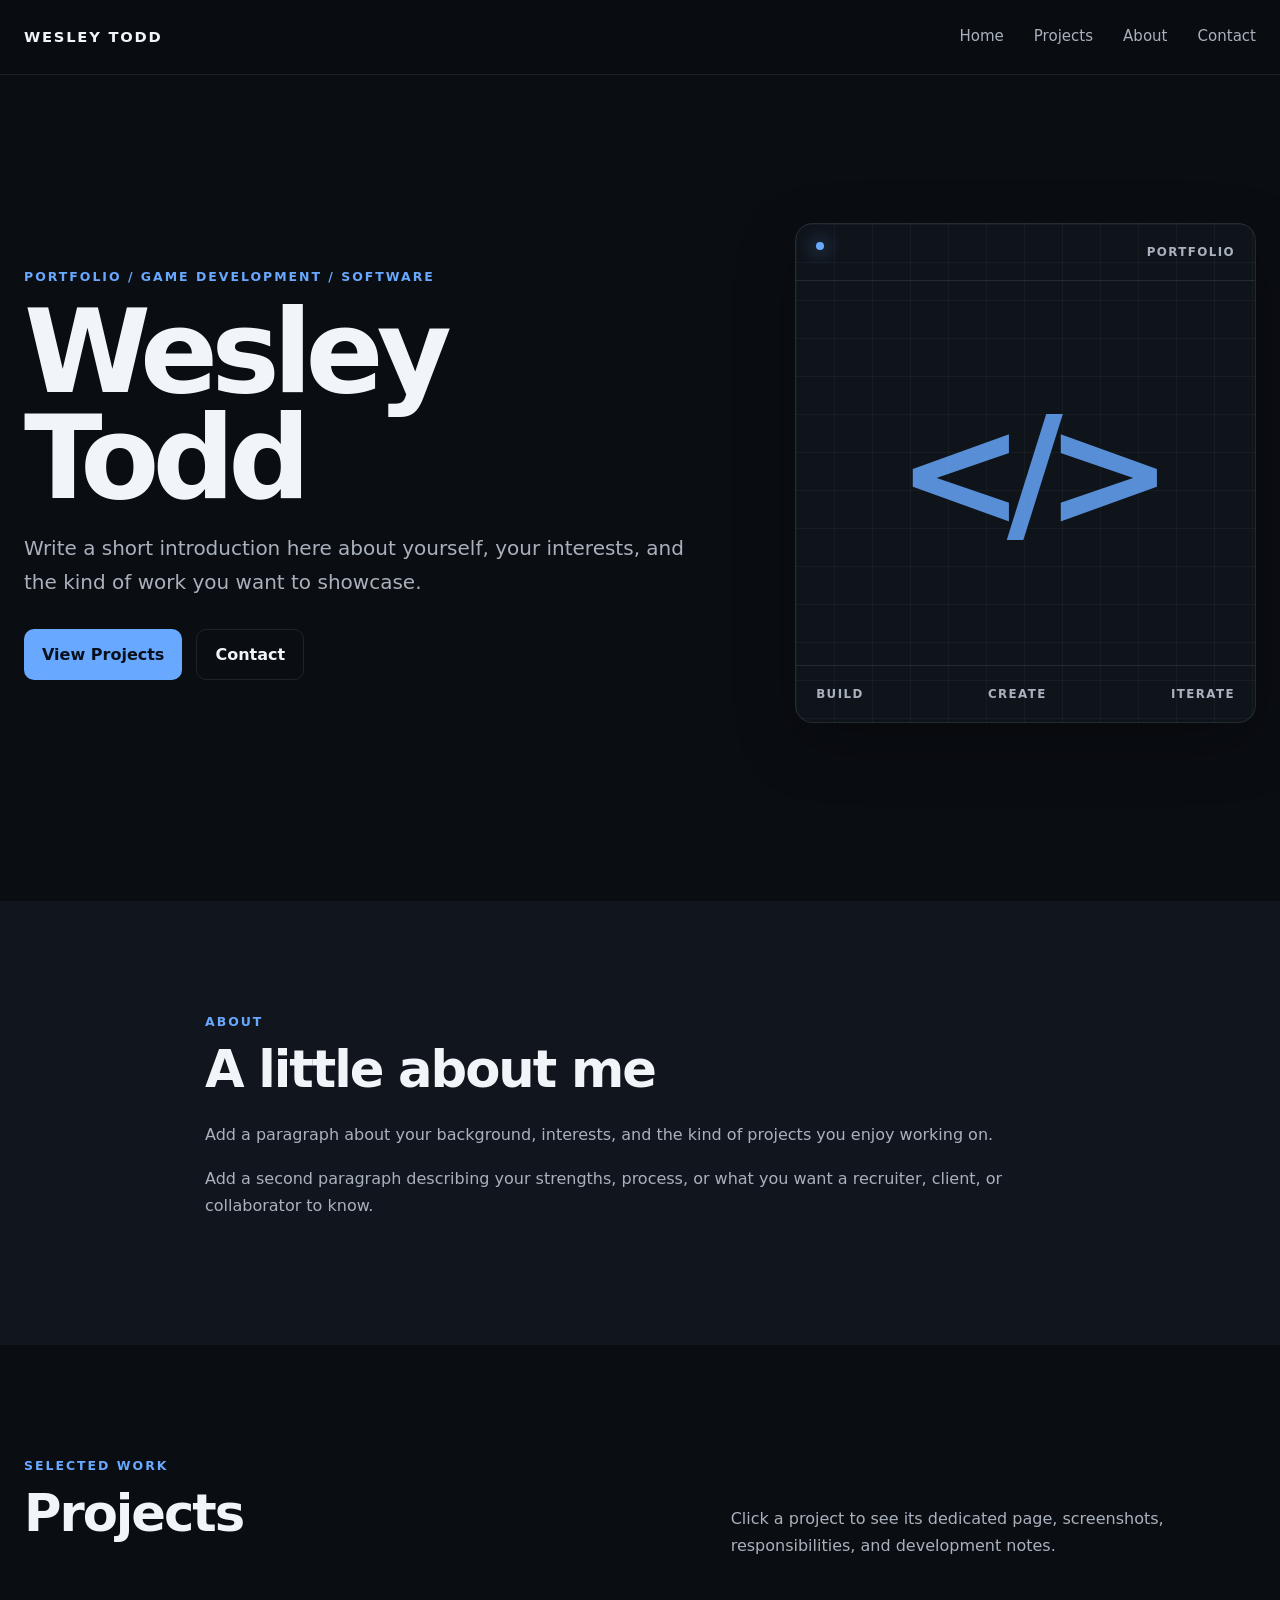
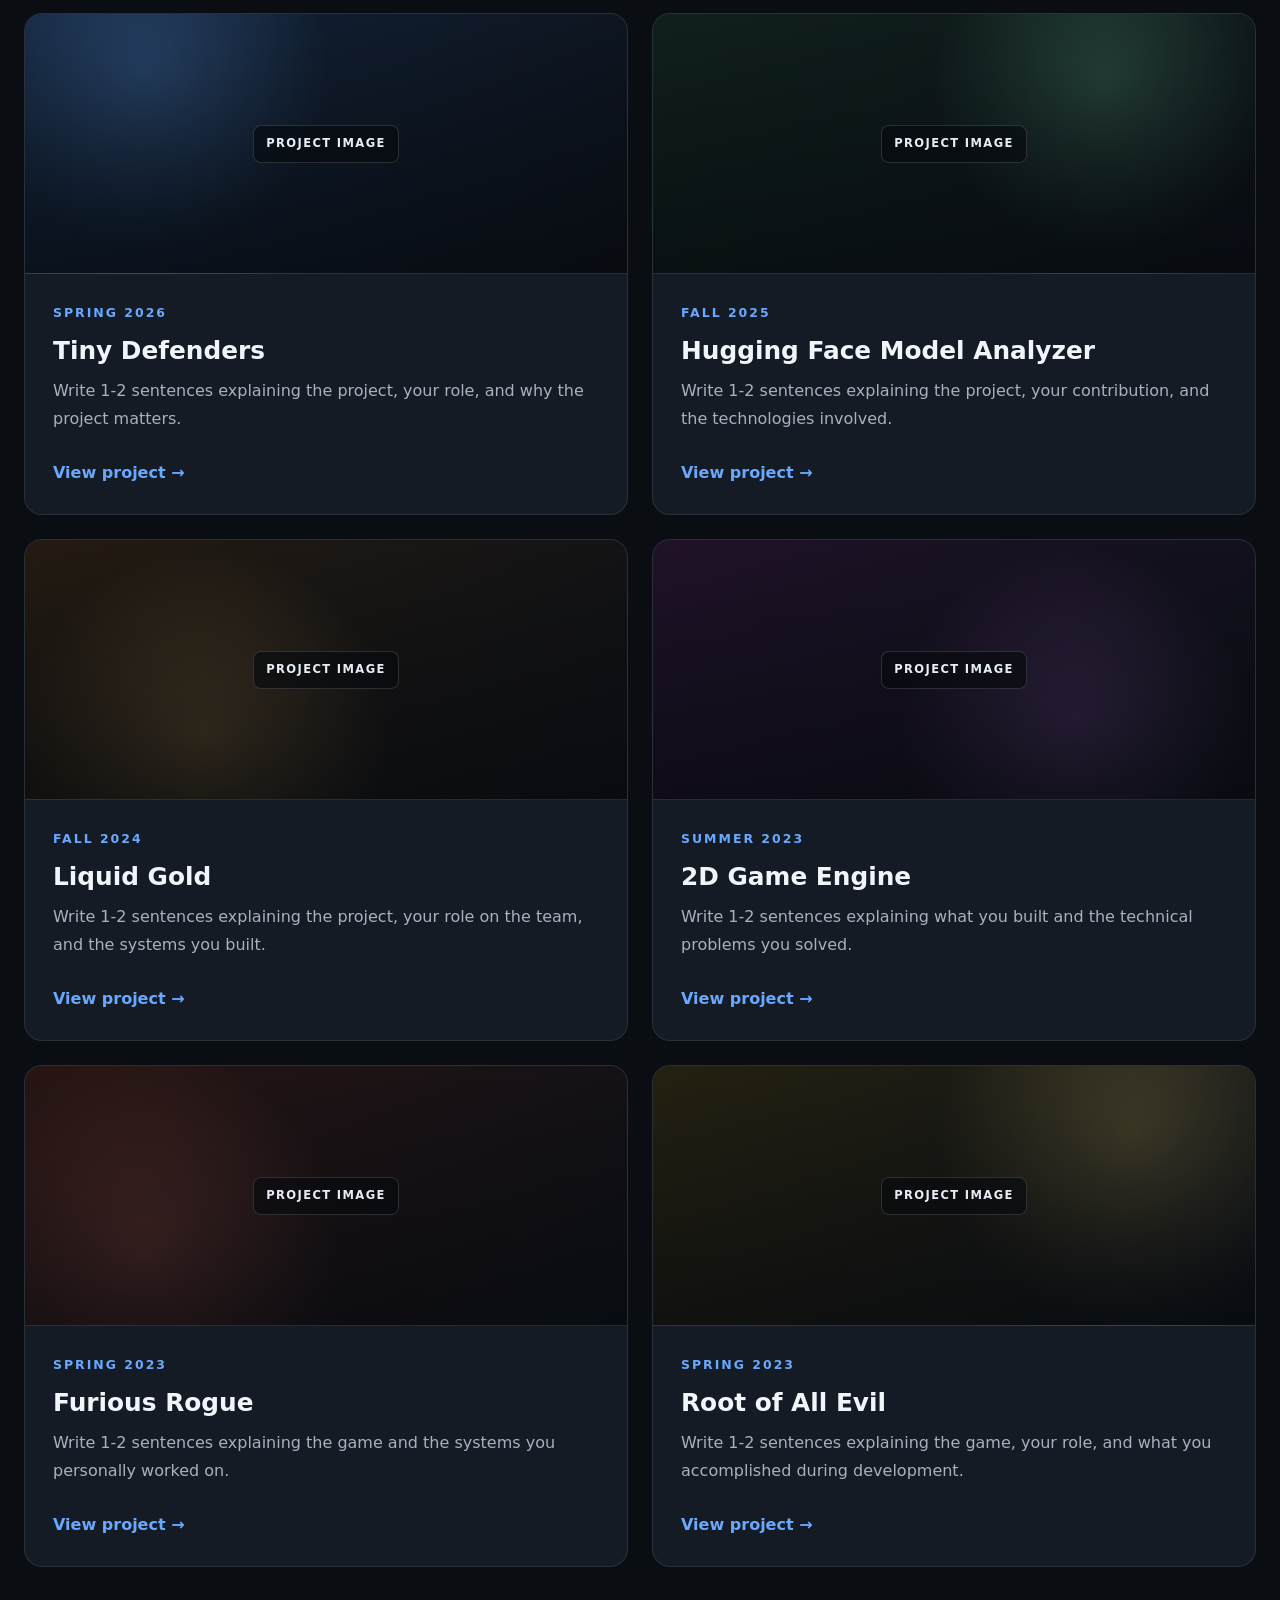
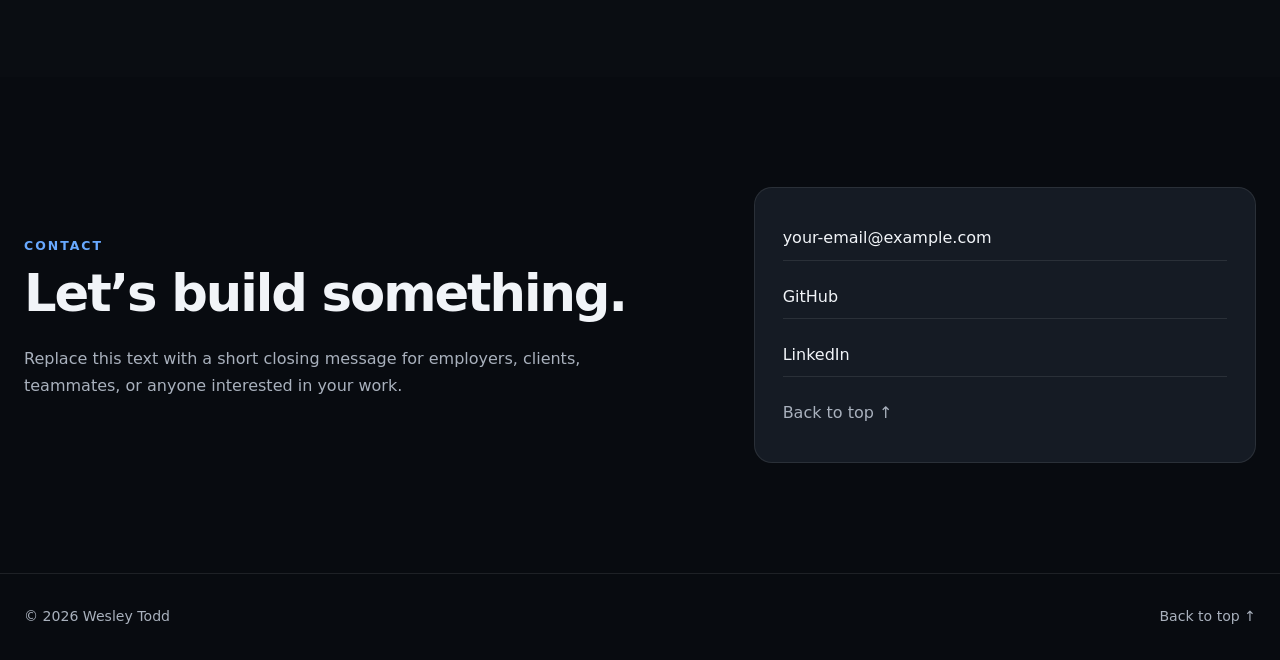
==== index.html @ 446d47fd "Add files via upload" ====
<!DOCTYPE html>
<html lang="en">
<head>
  <meta charset="UTF-8" />
  <meta name="viewport" content="width=device-width, initial-scale=1.0" />
  <meta name="description" content="Wesley Todd - Game Development and Software Portfolio" />
  <title>Wesley Todd | Portfolio</title>
  <link rel="stylesheet" href="css/style.css" />
</head>
<body>
  <!-- ==================== SITE HEADER ==================== -->
  <header class="site-header" id="top">
    <div class="container nav-wrap">
      <a class="brand" href="index.html" aria-label="Wesley Todd home">WESLEY TODD</a>

      <button class="menu-toggle" type="button" aria-expanded="false" aria-controls="site-nav">
        <span></span><span></span><span></span>
        <span class="sr-only">Toggle navigation</span>
      </button>

      <nav class="site-nav" id="site-nav" aria-label="Primary navigation">
        <a href="#home">Home</a>
        <a href="#projects">Projects</a>
        <a href="#about">About</a>
        <a href="#contact">Contact</a>
      </nav>
    </div>
  </header>

  <main>
    <!-- ==================== HERO / INTRO ==================== -->
    <section class="hero section" id="home">
      <div class="container hero-grid">
        <div class="hero-copy">
          <p class="eyebrow">PORTFOLIO / GAME DEVELOPMENT / SOFTWARE</p>
          <h1>Wesley Todd</h1>
          <p class="hero-lead">
            <!-- Replace this with 1-2 paragraphs introducing yourself, what you build, and what you are looking for. -->
            Write a short introduction here about yourself, your interests, and the kind of work you want to showcase.
          </p>
          <div class="button-row">
            <a class="button button-primary" href="#projects">View Projects</a>
            <a class="button button-secondary" href="#contact">Contact</a>
          </div>
        </div>

        <div class="hero-card" aria-hidden="true">
          <div class="hero-card-top">
            <span class="status-dot"></span>
            <span>PORTFOLIO</span>
          </div>
          <div class="hero-card-main">
            <span class="hero-mark">&lt;/&gt;</span>
          </div>
          <div class="hero-card-bottom">
            <span>BUILD</span>
            <span>CREATE</span>
            <span>ITERATE</span>
          </div>
        </div>
      </div>
    </section>

    <!-- ==================== ABOUT / SUMMARY ==================== -->
    <section class="section section-muted" id="about">
      <div class="container narrow-copy">
        <p class="section-kicker">ABOUT</p>
        <h2>A little about me</h2>
        <p>
          <!-- Replace with your own paragraph. Leave this section long enough for your preferred introduction. -->
          Add a paragraph about your background, interests, and the kind of projects you enjoy working on.
        </p>
        <p>
          Add a second paragraph describing your strengths, process, or what you want a recruiter, client, or collaborator to know.
        </p>
      </div>
    </section>

    <!-- ==================== PROJECTS ==================== -->
    <section class="section" id="projects">
      <div class="container">
        <div class="section-heading">
          <div>
            <p class="section-kicker">SELECTED WORK</p>
            <h2>Projects</h2>
          </div>
          <p class="section-note">Click a project to see its dedicated page, screenshots, responsibilities, and development notes.</p>
        </div>

        <div class="project-grid">
          <!-- Project Card -->
          <a class="project-card" href="projects/tiny-defenders/">
            <div class="project-card-media project-media-1"><span>PROJECT IMAGE</span></div>
            <div class="project-card-body">
              <p class="project-meta">SPRING 2026</p>
              <h3>Tiny Defenders</h3>
              <p>Write 1-2 sentences explaining the project, your role, and why the project matters.</p>
              <span class="project-link">View project <span aria-hidden="true">→</span></span>
            </div>
          </a>

          <a class="project-card" href="projects/hugging-face-model-analyzer/">
            <div class="project-card-media project-media-2"><span>PROJECT IMAGE</span></div>
            <div class="project-card-body">
              <p class="project-meta">FALL 2025</p>
              <h3>Hugging Face Model Analyzer</h3>
              <p>Write 1-2 sentences explaining the project, your contribution, and the technologies involved.</p>
              <span class="project-link">View project <span aria-hidden="true">→</span></span>
            </div>
          </a>

          <a class="project-card" href="projects/liquid-gold/">
            <div class="project-card-media project-media-3"><span>PROJECT IMAGE</span></div>
            <div class="project-card-body">
              <p class="project-meta">FALL 2024</p>
              <h3>Liquid Gold</h3>
              <p>Write 1-2 sentences explaining the project, your role on the team, and the systems you built.</p>
              <span class="project-link">View project <span aria-hidden="true">→</span></span>
            </div>
          </a>

          <a class="project-card" href="projects/2d-game-engine/">
            <div class="project-card-media project-media-4"><span>PROJECT IMAGE</span></div>
            <div class="project-card-body">
              <p class="project-meta">SUMMER 2023</p>
              <h3>2D Game Engine</h3>
              <p>Write 1-2 sentences explaining what you built and the technical problems you solved.</p>
              <span class="project-link">View project <span aria-hidden="true">→</span></span>
            </div>
          </a>

          <a class="project-card" href="projects/furious-rogue/">
            <div class="project-card-media project-media-5"><span>PROJECT IMAGE</span></div>
            <div class="project-card-body">
              <p class="project-meta">SPRING 2023</p>
              <h3>Furious Rogue</h3>
              <p>Write 1-2 sentences explaining the game and the systems you personally worked on.</p>
              <span class="project-link">View project <span aria-hidden="true">→</span></span>
            </div>
          </a>

          <a class="project-card" href="projects/root-of-all-evil/">
            <div class="project-card-media project-media-6"><span>PROJECT IMAGE</span></div>
            <div class="project-card-body">
              <p class="project-meta">SPRING 2023</p>
              <h3>Root of All Evil</h3>
              <p>Write 1-2 sentences explaining the game, your role, and what you accomplished during development.</p>
              <span class="project-link">View project <span aria-hidden="true">→</span></span>
            </div>
          </a>
        </div>
      </div>
    </section>

    <!-- ==================== CONTACT ==================== -->
    <section class="section section-dark" id="contact">
      <div class="container contact-grid">
        <div>
          <p class="section-kicker">CONTACT</p>
          <h2>Let’s build something.</h2>
          <p>
            Replace this text with a short closing message for employers, clients, teammates, or anyone interested in your work.
          </p>
        </div>
        <div class="contact-card">
          <a href="mailto:your-email@example.com">your-email@example.com</a>
          <a href="https://github.com/your-username" target="_blank" rel="noreferrer">GitHub</a>
          <a href="https://www.linkedin.com/in/your-username/" target="_blank" rel="noreferrer">LinkedIn</a>
          <a href="#top" class="back-link">Back to top ↑</a>
        </div>
      </div>
    </section>
  </main>

  <!-- ==================== SITE FOOTER ==================== -->
  <footer class="site-footer">
    <div class="container footer-wrap">
      <p>© <span data-current-year></span> Wesley Todd</p>
      <a href="#top">Back to top ↑</a>
    </div>
  </footer>

  <script src="js/main.js"></script>
</body>
</html>
---- css/style.css ----
/* ==================== DESIGN TOKENS ==================== */
:root {
  --bg: #0a0d12;
  --bg-soft: #11161e;
  --surface: #151b24;
  --surface-2: #1b232e;
  --border: rgba(255, 255, 255, 0.09);
  --text: #f1f4f8;
  --muted: #a9b1bd;
  --accent: #68a9ff;
  --accent-soft: rgba(104, 169, 255, 0.12);
  --max-width: 1240px;
  --radius: 18px;
  --shadow: 0 20px 60px rgba(0, 0, 0, 0.25);
}

/* ==================== BASE ==================== */
* {
  box-sizing: border-box;
}

html {
  scroll-behavior: smooth;
}

body {
  margin: 0;
  background: var(--bg);
  color: var(--text);
  font-family: Inter, ui-sans-serif, system-ui, -apple-system, BlinkMacSystemFont, "Segoe UI", sans-serif;
  line-height: 1.7;
  font-size: 16px;
}

a {
  color: inherit;
  text-decoration: none;
}

img {
  max-width: 100%;
  display: block;
}

button,
a {
  -webkit-tap-highlight-color: transparent;
}

.sr-only {
  position: absolute;
  width: 1px;
  height: 1px;
  padding: 0;
  margin: -1px;
  overflow: hidden;
  clip: rect(0, 0, 0, 0);
  white-space: nowrap;
  border: 0;
}

.container {
  width: min(var(--max-width), calc(100% - 48px));
  margin: 0 auto;
}

.narrow-copy {
  max-width: 870px;
}

.section {
  padding: 110px 0;
}

.section-muted {
  background: var(--bg-soft);
}

.section-dark {
  background: #080b10;
}

.section-kicker,
.eyebrow,
.project-meta {
  margin: 0 0 12px;
  color: var(--accent);
  font-size: 0.78rem;
  font-weight: 800;
  letter-spacing: 0.16em;
  text-transform: uppercase;
}

h1,
h2,
h3,
p {
  margin-top: 0;
}

h1 {
  margin-bottom: 20px;
  font-size: clamp(3.8rem, 9vw, 7.5rem);
  line-height: 0.92;
  letter-spacing: -0.06em;
}

h2 {
  margin-bottom: 26px;
  font-size: clamp(2.2rem, 4vw, 4rem);
  line-height: 1;
  letter-spacing: -0.04em;
}

h3 {
  margin-bottom: 12px;
  font-size: 1.55rem;
  line-height: 1.2;
}

p {
  color: var(--muted);
}

/* ==================== HEADER ==================== */
.site-header {
  position: sticky;
  top: 0;
  z-index: 1000;
  border-bottom: 1px solid var(--border);
  background: rgba(10, 13, 18, 0.88);
  backdrop-filter: blur(14px);
}

.nav-wrap {
  min-height: 74px;
  display: flex;
  align-items: center;
  justify-content: space-between;
  gap: 28px;
}

.brand {
  font-size: 0.92rem;
  font-weight: 900;
  letter-spacing: 0.12em;
}

.site-nav {
  display: flex;
  align-items: center;
  gap: 30px;
}

.site-nav a {
  color: var(--muted);
  font-size: 0.94rem;
  transition: color 160ms ease;
}

.site-nav a:hover,
.site-nav a:focus-visible {
  color: var(--text);
}

.menu-toggle {
  display: none;
  width: 44px;
  height: 44px;
  padding: 9px;
  border: 1px solid var(--border);
  border-radius: 10px;
  background: transparent;
  cursor: pointer;
}

.menu-toggle span:not(.sr-only) {
  display: block;
  height: 2px;
  margin: 5px 0;
  border-radius: 99px;
  background: var(--text);
}

/* ==================== HERO ==================== */
.hero {
  min-height: calc(100vh - 74px);
  display: flex;
  align-items: center;
  padding-top: 80px;
}

.hero-grid {
  display: grid;
  grid-template-columns: 1.2fr 0.8fr;
  gap: 80px;
  align-items: center;
}

.hero-copy {
  max-width: 780px;
}

.hero-lead {
  max-width: 690px;
  margin-bottom: 30px;
  font-size: clamp(1.05rem, 1.8vw, 1.25rem);
}

.button-row {
  display: flex;
  flex-wrap: wrap;
  gap: 14px;
}

.button {
  display: inline-flex;
  align-items: center;
  justify-content: center;
  min-height: 48px;
  padding: 11px 18px;
  border-radius: 10px;
  font-weight: 800;
  transition: transform 160ms ease, border-color 160ms ease, background 160ms ease;
}

.button:hover,
.button:focus-visible {
  transform: translateY(-2px);
}

.button-primary {
  color: #09111e;
  background: var(--accent);
}

.button-secondary {
  border: 1px solid var(--border);
  color: var(--text);
  background: transparent;
}

.hero-card {
  min-height: 500px;
  display: grid;
  grid-template-rows: auto 1fr auto;
  border: 1px solid var(--border);
  border-radius: var(--radius);
  background:
    linear-gradient(rgba(255,255,255,0.035) 1px, transparent 1px),
    linear-gradient(90deg, rgba(255,255,255,0.035) 1px, transparent 1px),
    #0f141b;
  background-size: 38px 38px;
  box-shadow: var(--shadow);
  overflow: hidden;
}

.hero-card-top,
.hero-card-bottom {
  padding: 18px 20px;
  display: flex;
  justify-content: space-between;
  gap: 18px;
  color: var(--muted);
  font-size: 0.74rem;
  font-weight: 800;
  letter-spacing: 0.12em;
}

.hero-card-top {
  border-bottom: 1px solid var(--border);
}

.hero-card-bottom {
  border-top: 1px solid var(--border);
}

.status-dot {
  width: 8px;
  height: 8px;
  border-radius: 50%;
  background: var(--accent);
  box-shadow: 0 0 18px var(--accent);
}

.hero-card-main {
  display: grid;
  place-items: center;
}

.hero-mark {
  color: rgba(104, 169, 255, 0.82);
  font-size: clamp(5rem, 12vw, 10rem);
  font-weight: 900;
  letter-spacing: -0.12em;
}

/* ==================== SECTION HEADINGS ==================== */
.section-heading {
  display: grid;
  grid-template-columns: 1fr 0.8fr;
  gap: 50px;
  align-items: end;
  margin-bottom: 48px;
}

.section-note {
  max-width: 480px;
  margin-bottom: 6px;
}

/* ==================== PROJECT CARDS ==================== */
.project-grid {
  display: grid;
  grid-template-columns: repeat(2, minmax(0, 1fr));
  gap: 24px;
}

.project-card {
  display: flex;
  flex-direction: column;
  min-height: 500px;
  border: 1px solid var(--border);
  border-radius: var(--radius);
  background: var(--surface);
  overflow: hidden;
  transition: transform 180ms ease, border-color 180ms ease, box-shadow 180ms ease;
}

.project-card:hover,
.project-card:focus-visible {
  transform: translateY(-5px);
  border-color: rgba(104, 169, 255, 0.28);
  box-shadow: var(--shadow);
}

.project-card-media {
  min-height: 260px;
  display: grid;
  place-items: center;
  border-bottom: 1px solid var(--border);
  background-size: cover;
  position: relative;
  overflow: hidden;
}

.project-card-media::after {
  content: "";
  position: absolute;
  inset: 0;
  background: linear-gradient(180deg, transparent, rgba(4, 7, 11, 0.5));
}

.project-card-media span {
  position: relative;
  z-index: 1;
  padding: 8px 12px;
  border: 1px solid rgba(255,255,255,0.14);
  border-radius: 8px;
  background: rgba(8, 11, 16, 0.68);
  color: #e7edf5;
  font-size: 0.72rem;
  font-weight: 800;
  letter-spacing: 0.12em;
}

.project-media-1 { background: radial-gradient(circle at 20% 20%, rgba(104,169,255,0.24), transparent 35%), linear-gradient(135deg, #12233a, #0c1017); }
.project-media-2 { background: radial-gradient(circle at 75% 25%, rgba(118,211,165,0.22), transparent 35%), linear-gradient(135deg, #10201d, #0c1017); }
.project-media-3 { background: radial-gradient(circle at 30% 75%, rgba(240,188,98,0.2), transparent 40%), linear-gradient(135deg, #241b11, #0c1017); }
.project-media-4 { background: radial-gradient(circle at 70% 70%, rgba(208,126,255,0.18), transparent 38%), linear-gradient(135deg, #201229, #0c1017); }
.project-media-5 { background: radial-gradient(circle at 20% 70%, rgba(255,128,111,0.2), transparent 38%), linear-gradient(135deg, #281513, #0c1017); }
.project-media-6 { background: radial-gradient(circle at 80% 25%, rgba(255,222,126,0.19), transparent 38%), linear-gradient(135deg, #252111, #0c1017); }

.project-card-body {
  min-height: 240px;
  display: flex;
  flex-direction: column;
  padding: 28px;
}

.project-card-body p:not(.project-meta) {
  max-width: 58ch;
  margin-bottom: 22px;
}

.project-link {
  margin-top: auto;
  color: var(--accent);
  font-weight: 800;
}

/* ==================== CONTACT ==================== */
.contact-grid {
  display: grid;
  grid-template-columns: 1.15fr 0.85fr;
  gap: 50px;
  align-items: center;
}

.contact-grid p {
  max-width: 60ch;
}

.contact-card {
  display: grid;
  gap: 14px;
  padding: 28px;
  border: 1px solid var(--border);
  border-radius: var(--radius);
  background: var(--surface);
}

.contact-card a {
  padding: 8px 0;
  color: var(--text);
  border-bottom: 1px solid var(--border);
}

.contact-card a:hover,
.contact-card a:focus-visible {
  color: var(--accent);
}

.contact-card .back-link {
  border-bottom: 0;
  color: var(--muted);
}

/* ==================== FOOTER ==================== */
.site-footer {
  border-top: 1px solid var(--border);
  background: #080b10;
}

.footer-wrap {
  min-height: 86px;
  display: flex;
  align-items: center;
  justify-content: space-between;
  gap: 20px;
}

.footer-wrap p,
.footer-wrap a {
  margin: 0;
  font-size: 0.88rem;
  color: var(--muted);
}

/* ==================== PROJECT DETAIL PAGES ==================== */
.project-page-main {
  padding-bottom: 110px;
}

.project-hero {
  padding: 96px 0 42px;
}

.project-hero-grid {
  display: grid;
  grid-template-columns: 1fr 0.8fr;
  gap: 60px;
  align-items: end;
}

.project-hero h1 {
  max-width: 850px;
  font-size: clamp(3.2rem, 8vw, 6.5rem);
}

.project-intro {
  max-width: 760px;
  margin-bottom: 0;
  font-size: 1.12rem;
}

.project-side-note {
  padding: 24px;
  border: 1px solid var(--border);
  border-radius: var(--radius);
  background: var(--surface);
}

.project-side-note strong {
  display: block;
  margin-bottom: 10px;
  color: var(--text);
}

.detail-section {
  padding: 50px 0;
  border-top: 1px solid var(--border);
}

.detail-grid {
  display: grid;
  grid-template-columns: 0.55fr 1.45fr;
  gap: 50px;
}

.detail-grid h2 {
  margin-bottom: 0;
  font-size: 1.5rem;
}

.detail-copy p + p {
  margin-top: 22px;
}

.detail-copy ul {
  margin: 0;
  padding-left: 20px;
  color: var(--muted);
}

.detail-copy li + li {
  margin-top: 9px;
}

.gallery-grid {
  display: grid;
  grid-template-columns: repeat(12, minmax(0, 1fr));
  gap: 18px;
}

.gallery-item {
  grid-column: span 6;
  min-height: 280px;
  display: grid;
  place-items: center;
  border: 1px solid var(--border);
  border-radius: var(--radius);
  background:
    linear-gradient(rgba(255,255,255,0.03) 1px, transparent 1px),
    linear-gradient(90deg, rgba(255,255,255,0.03) 1px, transparent 1px),
    var(--surface);
  background-size: 28px 28px;
  color: var(--muted);
  font-weight: 800;
  letter-spacing: 0.08em;
  text-transform: uppercase;
}

.gallery-item:first-child {
  grid-column: span 12;
  min-height: 420px;
}

.detail-buttons {
  display: flex;
  flex-wrap: wrap;
  gap: 14px;
  padding-top: 12px;
}

/* ==================== RESPONSIVE ==================== */
@media (max-width: 900px) {
  .hero-grid,
  .project-hero-grid,
  .contact-grid,
  .section-heading,
  .detail-grid {
    grid-template-columns: 1fr;
  }

  .hero-card {
    min-height: 360px;
  }

  .project-grid {
    grid-template-columns: 1fr;
  }

  .project-card {
    min-height: 0;
  }

  .section-heading {
    gap: 18px;
  }
}

@media (max-width: 700px) {
  .container {
    width: min(100% - 32px, var(--max-width));
  }

  .section {
    padding: 80px 0;
  }

  .menu-toggle {
    display: block;
  }

  .site-nav {
    position: absolute;
    left: 16px;
    right: 16px;
    top: calc(100% + 10px);
    display: none;
    flex-direction: column;
    align-items: stretch;
    gap: 0;
    padding: 8px;
    border: 1px solid var(--border);
    border-radius: 12px;
    background: rgba(15, 20, 27, 0.98);
    box-shadow: var(--shadow);
  }

  .site-nav.is-open {
    display: flex;
  }

  .site-nav a {
    padding: 13px 12px;
  }

  .hero {
    min-height: auto;
    padding-top: 70px;
  }

  .hero-card {
    min-height: 300px;
  }

  .project-card-media {
    min-height: 210px;
  }

  .gallery-item,
  .gallery-item:first-child {
    grid-column: span 12;
    min-height: 240px;
  }

  .gallery-item:first-child {
    min-height: 300px;
  }

  .footer-wrap {
    flex-direction: column;
    justify-content: center;
    padding: 20px 0;
  }
}

@media (prefers-reduced-motion: reduce) {
  html {
    scroll-behavior: auto;
  }

  *,
  *::before,
  *::after {
    transition-duration: 0.01ms !important;
  }
}
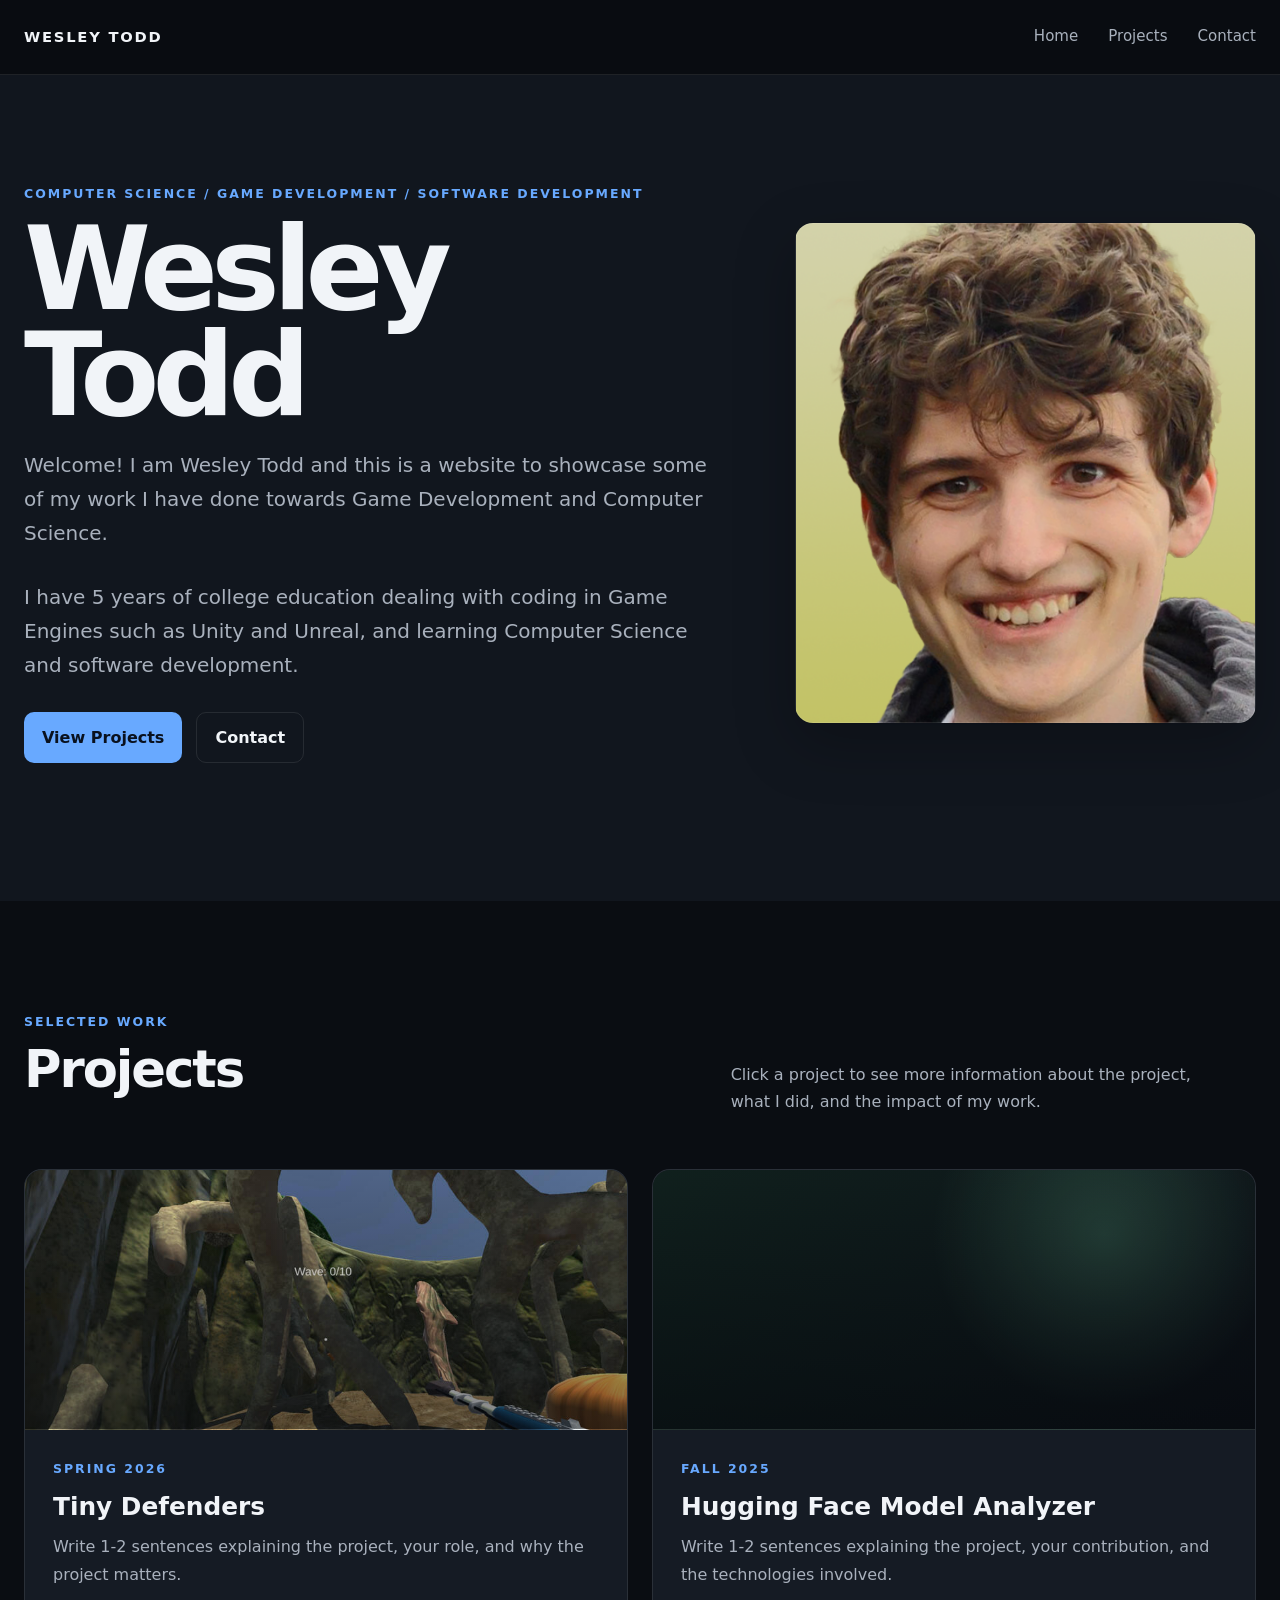
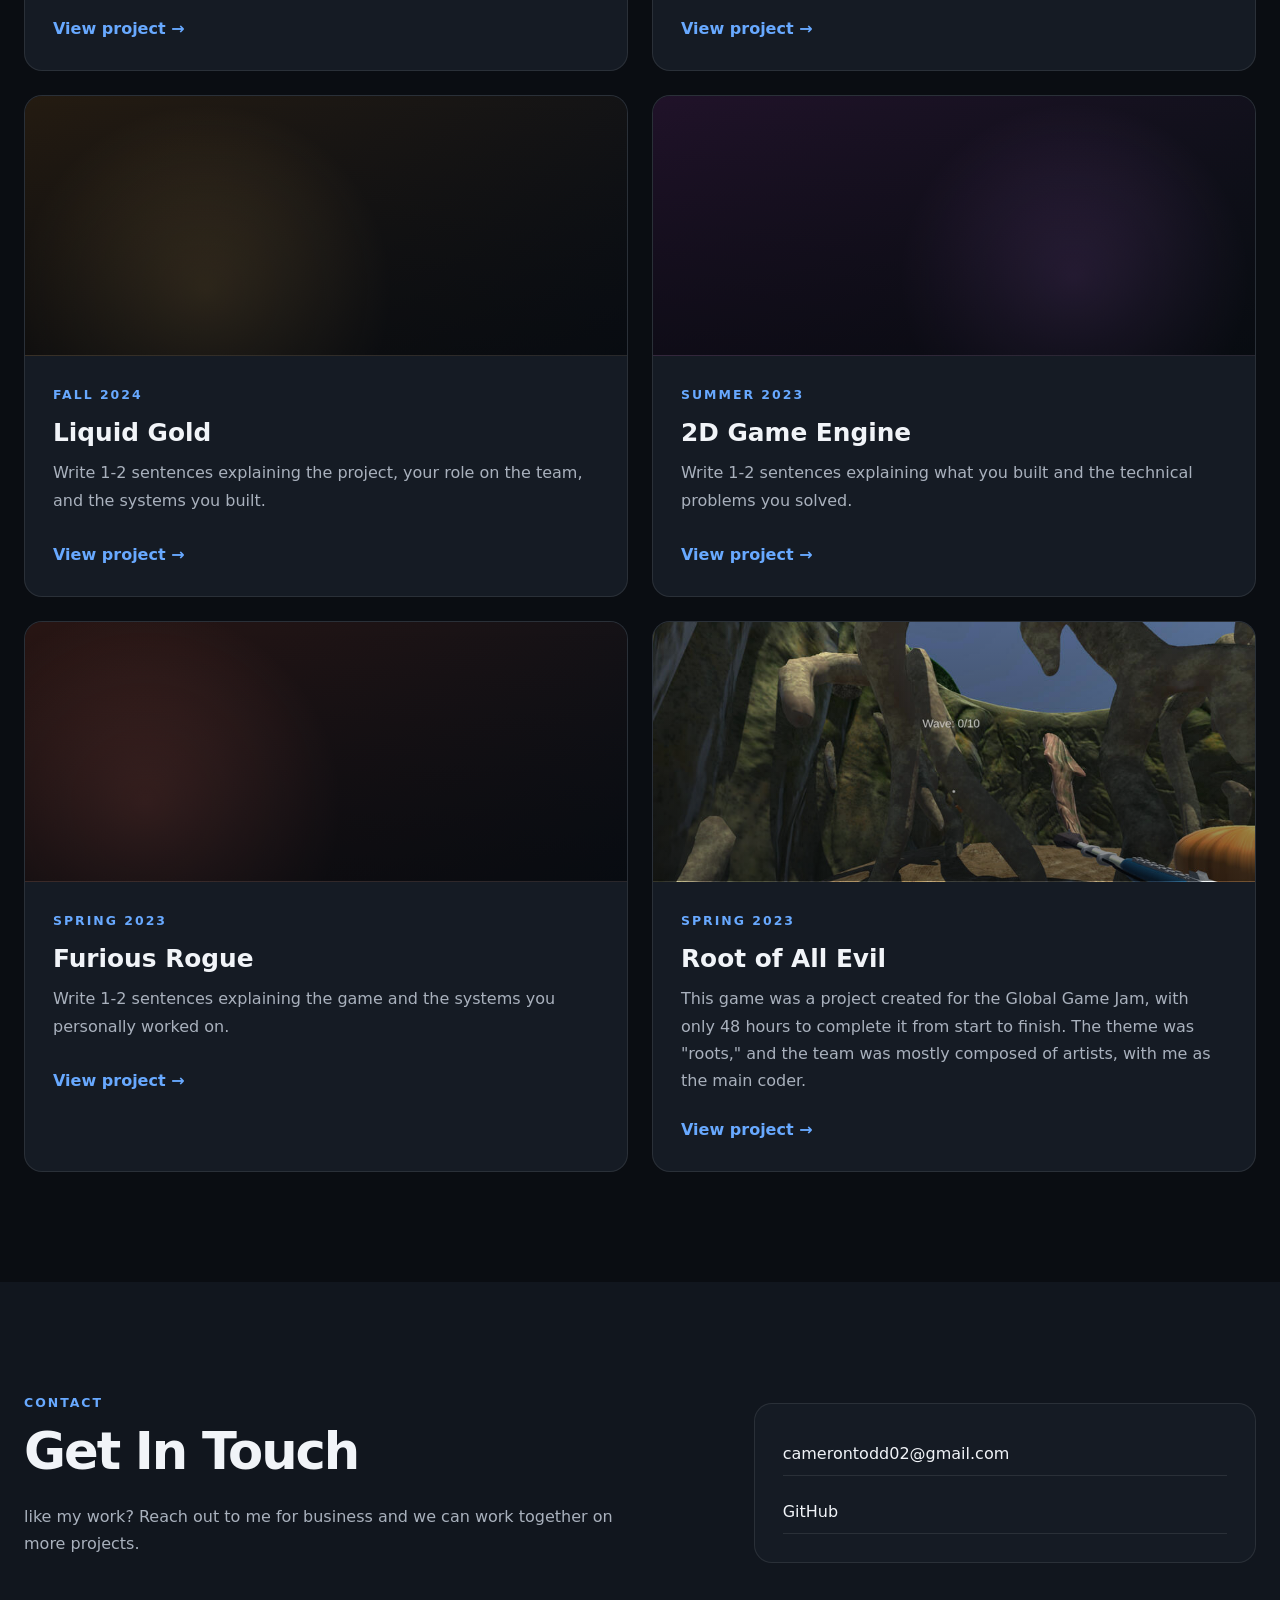
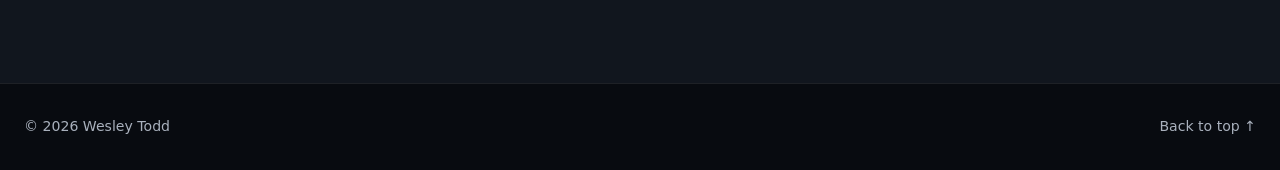
==== commit 98e1c1db: "minor adjustments" ====
--- a/index.html
+++ b/index.html
@@ -21,7 +21,6 @@
       <nav class="site-nav" id="site-nav" aria-label="Primary navigation">
         <a href="#home">Home</a>
         <a href="#projects">Projects</a>
-        <a href="#about">About</a>
         <a href="#contact">Contact</a>
       </nav>
     </div>
@@ -32,47 +31,19 @@
     <section class="hero section" id="home">
       <div class="container hero-grid">
         <div class="hero-copy">
-          <p class="eyebrow">PORTFOLIO / GAME DEVELOPMENT / SOFTWARE</p>
+          <p class="eyebrow">COMPUTER SCIENCE / GAME DEVELOPMENT / SOFTWARE DEVELOPMENT</p>
           <h1>Wesley Todd</h1>
           <p class="hero-lead">
-            <!-- Replace this with 1-2 paragraphs introducing yourself, what you build, and what you are looking for. -->
-            Write a short introduction here about yourself, your interests, and the kind of work you want to showcase.
+            Welcome! I am Wesley Todd and this is a website to showcase some of my work I have done towards Game Development and Computer Science.
           </p>
+          <p class="hero-lead">I have 5 years of college education dealing with coding in Game Engines such as Unity and Unreal, and learning Computer Science and software development.</p>
           <div class="button-row">
             <a class="button button-primary" href="#projects">View Projects</a>
             <a class="button button-secondary" href="#contact">Contact</a>
           </div>
         </div>
 
-        <div class="hero-card" aria-hidden="true">
-          <div class="hero-card-top">
-            <span class="status-dot"></span>
-            <span>PORTFOLIO</span>
-          </div>
-          <div class="hero-card-main">
-            <span class="hero-mark">&lt;/&gt;</span>
-          </div>
-          <div class="hero-card-bottom">
-            <span>BUILD</span>
-            <span>CREATE</span>
-            <span>ITERATE</span>
-          </div>
-        </div>
-      </div>
-    </section>
-
-    <!-- ==================== ABOUT / SUMMARY ==================== -->
-    <section class="section section-muted" id="about">
-      <div class="container narrow-copy">
-        <p class="section-kicker">ABOUT</p>
-        <h2>A little about me</h2>
-        <p>
-          <!-- Replace with your own paragraph. Leave this section long enough for your preferred introduction. -->
-          Add a paragraph about your background, interests, and the kind of projects you enjoy working on.
-        </p>
-        <p>
-          Add a second paragraph describing your strengths, process, or what you want a recruiter, client, or collaborator to know.
-        </p>
+        <div class="hero-card" aria-label="Picture of Wesley Todd"></div>
       </div>
     </section>
 
@@ -84,13 +55,13 @@
             <p class="section-kicker">SELECTED WORK</p>
             <h2>Projects</h2>
           </div>
-          <p class="section-note">Click a project to see its dedicated page, screenshots, responsibilities, and development notes.</p>
+          <p class="section-note">Click a project to see more information about the project, what I did, and the impact of my work.</p>
         </div>
 
         <div class="project-grid">
           <!-- Project Card -->
           <a class="project-card" href="projects/tiny-defenders/">
-            <div class="project-card-media project-media-1"><span>PROJECT IMAGE</span></div>
+            <div class="project-card-media project-media-1"></div>
             <div class="project-card-body">
               <p class="project-meta">SPRING 2026</p>
               <h3>Tiny Defenders</h3>
@@ -100,7 +71,7 @@
           </a>
 
           <a class="project-card" href="projects/hugging-face-model-analyzer/">
-            <div class="project-card-media project-media-2"><span>PROJECT IMAGE</span></div>
+            <div class="project-card-media project-media-2"></div>
             <div class="project-card-body">
               <p class="project-meta">FALL 2025</p>
               <h3>Hugging Face Model Analyzer</h3>
@@ -110,7 +81,7 @@
           </a>
 
           <a class="project-card" href="projects/liquid-gold/">
-            <div class="project-card-media project-media-3"><span>PROJECT IMAGE</span></div>
+            <div class="project-card-media project-media-3"></div>
             <div class="project-card-body">
               <p class="project-meta">FALL 2024</p>
               <h3>Liquid Gold</h3>
@@ -120,7 +91,7 @@
           </a>
 
           <a class="project-card" href="projects/2d-game-engine/">
-            <div class="project-card-media project-media-4"><span>PROJECT IMAGE</span></div>
+            <div class="project-card-media project-media-4"></div>
             <div class="project-card-body">
               <p class="project-meta">SUMMER 2023</p>
               <h3>2D Game Engine</h3>
@@ -130,7 +101,7 @@
           </a>
 
           <a class="project-card" href="projects/furious-rogue/">
-            <div class="project-card-media project-media-5"><span>PROJECT IMAGE</span></div>
+            <div class="project-card-media project-media-5"></div>
             <div class="project-card-body">
               <p class="project-meta">SPRING 2023</p>
               <h3>Furious Rogue</h3>
@@ -140,11 +111,11 @@
           </a>
 
           <a class="project-card" href="projects/root-of-all-evil/">
-            <div class="project-card-media project-media-6"><span>PROJECT IMAGE</span></div>
+            <div class="project-card-media project-media-6"></div>
             <div class="project-card-body">
               <p class="project-meta">SPRING 2023</p>
               <h3>Root of All Evil</h3>
-              <p>Write 1-2 sentences explaining the game, your role, and what you accomplished during development.</p>
+              <p>This game was a project created for the Global Game Jam, with only 48 hours to complete it from start to finish. The theme was "roots," and the team was mostly composed of artists, with me as the main coder.</p>
               <span class="project-link">View project <span aria-hidden="true">→</span></span>
             </div>
           </a>
@@ -157,16 +128,14 @@
       <div class="container contact-grid">
         <div>
           <p class="section-kicker">CONTACT</p>
-          <h2>Let’s build something.</h2>
+          <h2>Get In Touch</h2>
           <p>
-            Replace this text with a short closing message for employers, clients, teammates, or anyone interested in your work.
+            like my work? Reach out to me for business and we can work together on more projects.
           </p>
         </div>
         <div class="contact-card">
-          <a href="mailto:your-email@example.com">your-email@example.com</a>
-          <a href="https://github.com/your-username" target="_blank" rel="noreferrer">GitHub</a>
-          <a href="https://www.linkedin.com/in/your-username/" target="_blank" rel="noreferrer">LinkedIn</a>
-          <a href="#top" class="back-link">Back to top ↑</a>
+          <a href="mailto:your-camerontodd02@gmail.com">camerontodd02@gmail.com</a>
+          <a href="https://github.com/GingerlyData247" target="_blank" rel="noreferrer">GitHub</a>
         </div>
       </div>
     </section>
@@ -176,7 +145,7 @@
   <footer class="site-footer">
     <div class="container footer-wrap">
       <p>© <span data-current-year></span> Wesley Todd</p>
-      <a href="#top">Back to top ↑</a>
+      <a href="#home">Back to top ↑</a>
     </div>
   </footer>
 
--- a/css/style.css
+++ b/css/style.css
@@ -77,7 +77,7 @@
 }
 
 .section-dark {
-  background: #080b10;
+  background: var(--bg-soft);
 }
 
 .section-kicker,
@@ -185,6 +185,7 @@
 /* ==================== HERO ==================== */
 .hero {
   min-height: calc(100vh - 74px);
+  background: var(--bg-soft);
   display: flex;
   align-items: center;
   padding-top: 80px;
@@ -242,58 +243,17 @@
 
 .hero-card {
   min-height: 500px;
-  display: grid;
-  grid-template-rows: auto 1fr auto;
   border: 1px solid var(--border);
   border-radius: var(--radius);
-  background:
-    linear-gradient(rgba(255,255,255,0.035) 1px, transparent 1px),
-    linear-gradient(90deg, rgba(255,255,255,0.035) 1px, transparent 1px),
-    #0f141b;
-  background-size: 38px 38px;
+  background-image: url("../assets/images/Self_PFP.png");
+  background-size: cover;
+  background-position: center;
+  background-repeat: no-repeat;
   box-shadow: var(--shadow);
   overflow: hidden;
 }
 
-.hero-card-top,
-.hero-card-bottom {
-  padding: 18px 20px;
-  display: flex;
-  justify-content: space-between;
-  gap: 18px;
-  color: var(--muted);
-  font-size: 0.74rem;
-  font-weight: 800;
-  letter-spacing: 0.12em;
-}
-
-.hero-card-top {
-  border-bottom: 1px solid var(--border);
-}
-
-.hero-card-bottom {
-  border-top: 1px solid var(--border);
-}
-
-.status-dot {
-  width: 8px;
-  height: 8px;
-  border-radius: 50%;
-  background: var(--accent);
-  box-shadow: 0 0 18px var(--accent);
-}
-
-.hero-card-main {
-  display: grid;
-  place-items: center;
-}
-
-.hero-mark {
-  color: rgba(104, 169, 255, 0.82);
-  font-size: clamp(5rem, 12vw, 10rem);
-  font-weight: 900;
-  letter-spacing: -0.12em;
-}
+
 
 /* ==================== SECTION HEADINGS ==================== */
 .section-heading {
@@ -364,12 +324,12 @@
   letter-spacing: 0.12em;
 }
 
-.project-media-1 { background: radial-gradient(circle at 20% 20%, rgba(104,169,255,0.24), transparent 35%), linear-gradient(135deg, #12233a, #0c1017); }
+.project-media-1 { background-image: url("../assets/images/image08.jpg");}
 .project-media-2 { background: radial-gradient(circle at 75% 25%, rgba(118,211,165,0.22), transparent 35%), linear-gradient(135deg, #10201d, #0c1017); }
 .project-media-3 { background: radial-gradient(circle at 30% 75%, rgba(240,188,98,0.2), transparent 40%), linear-gradient(135deg, #241b11, #0c1017); }
 .project-media-4 { background: radial-gradient(circle at 70% 70%, rgba(208,126,255,0.18), transparent 38%), linear-gradient(135deg, #201229, #0c1017); }
 .project-media-5 { background: radial-gradient(circle at 20% 70%, rgba(255,128,111,0.2), transparent 38%), linear-gradient(135deg, #281513, #0c1017); }
-.project-media-6 { background: radial-gradient(circle at 80% 25%, rgba(255,222,126,0.19), transparent 38%), linear-gradient(135deg, #252111, #0c1017); }
+.project-media-6 { background-image: url("../assets/images/image08.jpg"); }
 
 .project-card-body {
   min-height: 240px;
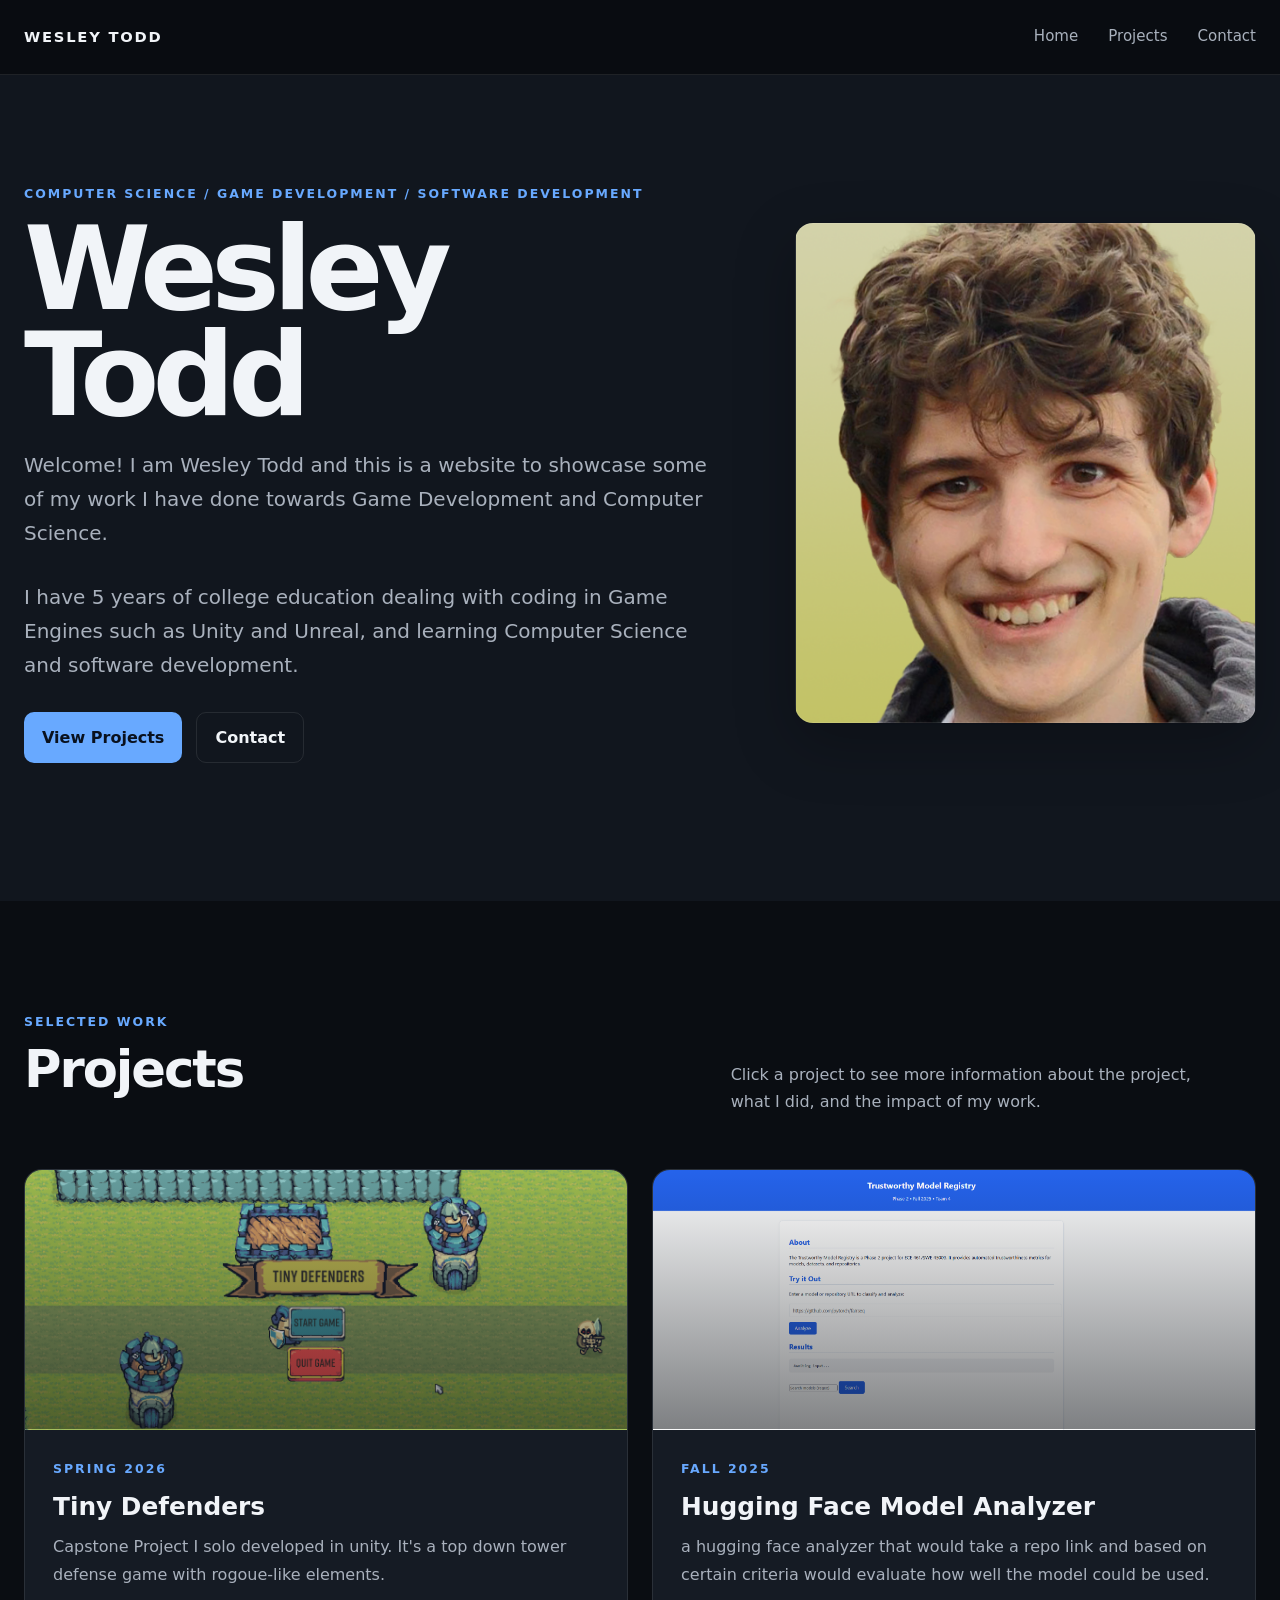
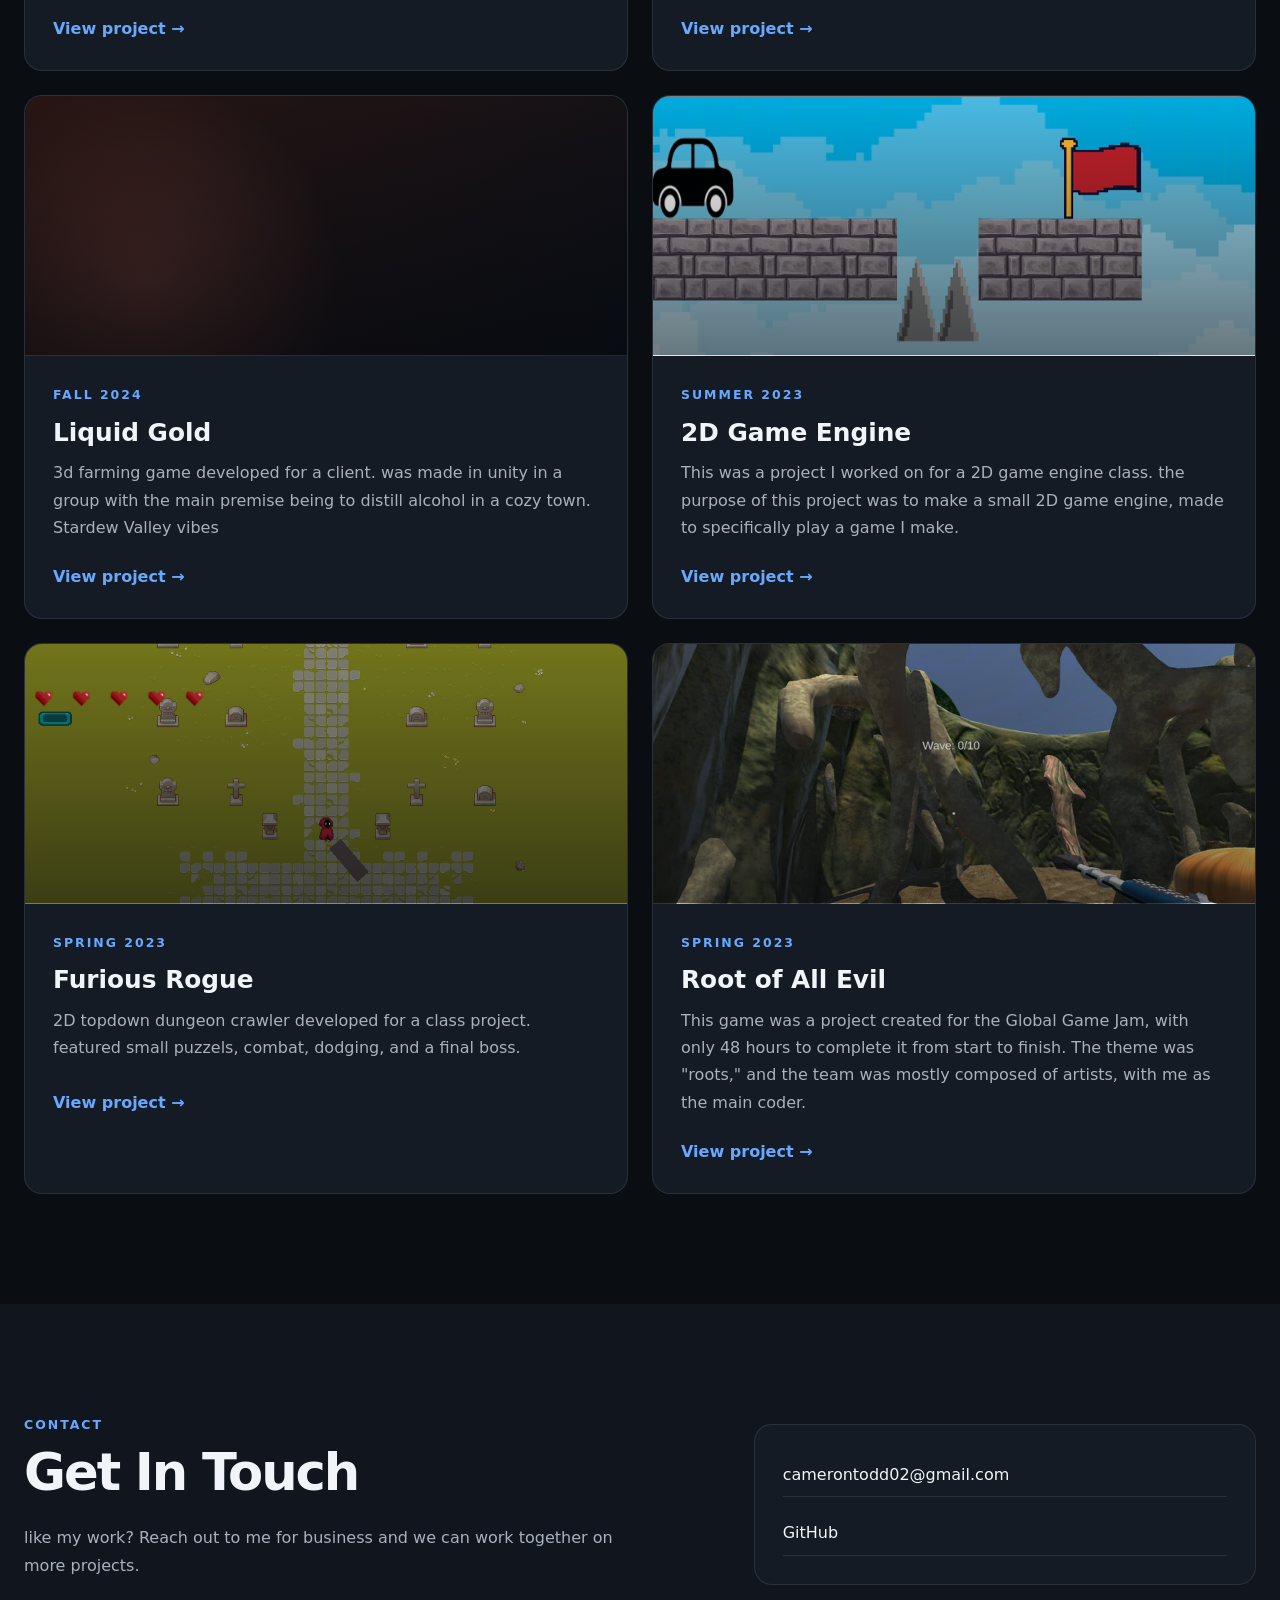
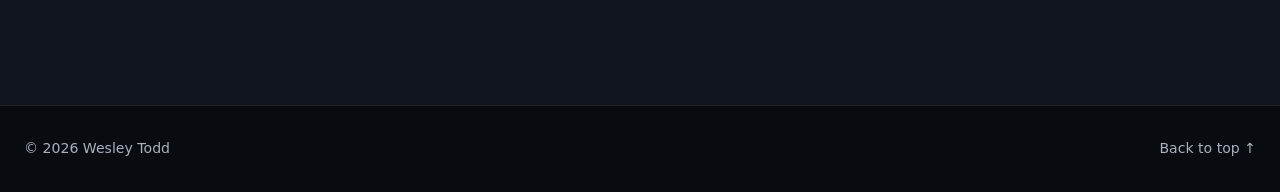
==== commit e58dbc49: "Update index.html added descriptions to main page for each project" ====
--- a/index.html
+++ b/index.html
@@ -65,7 +65,7 @@
             <div class="project-card-body">
               <p class="project-meta">SPRING 2026</p>
               <h3>Tiny Defenders</h3>
-              <p>Write 1-2 sentences explaining the project, your role, and why the project matters.</p>
+              <p>Capstone Project I solo developed in unity. It's a top down tower defense game with rogoue-like elements.</p>
               <span class="project-link">View project <span aria-hidden="true">→</span></span>
             </div>
           </a>
@@ -75,7 +75,7 @@
             <div class="project-card-body">
               <p class="project-meta">FALL 2025</p>
               <h3>Hugging Face Model Analyzer</h3>
-              <p>Write 1-2 sentences explaining the project, your contribution, and the technologies involved.</p>
+              <p>a hugging face analyzer that would take a repo link and based on certain criteria would evaluate how well the model could be used.</p>
               <span class="project-link">View project <span aria-hidden="true">→</span></span>
             </div>
           </a>
@@ -85,7 +85,7 @@
             <div class="project-card-body">
               <p class="project-meta">FALL 2024</p>
               <h3>Liquid Gold</h3>
-              <p>Write 1-2 sentences explaining the project, your role on the team, and the systems you built.</p>
+              <p>3d farming game developed for a client. was made in unity in a group with the main premise being to distill alcohol in a cozy town. Stardew Valley vibes</p>
               <span class="project-link">View project <span aria-hidden="true">→</span></span>
             </div>
           </a>
@@ -95,7 +95,7 @@
             <div class="project-card-body">
               <p class="project-meta">SUMMER 2023</p>
               <h3>2D Game Engine</h3>
-              <p>Write 1-2 sentences explaining what you built and the technical problems you solved.</p>
+              <p>This was a project I worked on for a 2D game engine class. the purpose of this project was to make a small 2D game engine, made to specifically play a game I make.</p>
               <span class="project-link">View project <span aria-hidden="true">→</span></span>
             </div>
           </a>
@@ -105,7 +105,7 @@
             <div class="project-card-body">
               <p class="project-meta">SPRING 2023</p>
               <h3>Furious Rogue</h3>
-              <p>Write 1-2 sentences explaining the game and the systems you personally worked on.</p>
+              <p>2D topdown dungeon crawler developed for a class project. featured small puzzels, combat, dodging, and a final boss.</p>
               <span class="project-link">View project <span aria-hidden="true">→</span></span>
             </div>
           </a>
--- a/css/style.css
+++ b/css/style.css
@@ -324,11 +324,11 @@
   letter-spacing: 0.12em;
 }
 
-.project-media-1 { background-image: url("../assets/images/image08.jpg");}
-.project-media-2 { background: radial-gradient(circle at 75% 25%, rgba(118,211,165,0.22), transparent 35%), linear-gradient(135deg, #10201d, #0c1017); }
-.project-media-3 { background: radial-gradient(circle at 30% 75%, rgba(240,188,98,0.2), transparent 40%), linear-gradient(135deg, #241b11, #0c1017); }
-.project-media-4 { background: radial-gradient(circle at 70% 70%, rgba(208,126,255,0.18), transparent 38%), linear-gradient(135deg, #201229, #0c1017); }
-.project-media-5 { background: radial-gradient(circle at 20% 70%, rgba(255,128,111,0.2), transparent 38%), linear-gradient(135deg, #281513, #0c1017); }
+.project-media-1 { background-image: url("../assets/images/tinydefenders_mainmenu.png");}
+.project-media-2 { background-image: url("../assets/images/hugginface.png");}
+.project-media-3 { background: radial-gradient(circle at 20% 70%, rgba(255,128,111,0.2), transparent 38%), linear-gradient(135deg, #281513, #0c1017); }
+.project-media-4 { background-image: url("../assets/images/taxienginegame.png");}
+.project-media-5 { background-image: url("../assets/images/rogue1.png");}
 .project-media-6 { background-image: url("../assets/images/image08.jpg"); }
 
 .project-card-body {
@@ -499,6 +499,34 @@
   font-weight: 800;
   letter-spacing: 0.08em;
   text-transform: uppercase;
+  overflow: hidden;
+}
+
+.gallery-item img {
+  width: 100%;
+  height: 100%;
+  display: block;
+  object-fit: cover;
+}
+
+.gallery-item-long{
+  grid-column: span 12;
+  min-height: 420px;
+  min-width: max(100%);
+  display: grid;
+  place-items: center;
+  border: 1px solid var(--border);
+  border-radius: var(--radius);
+  background:
+          linear-gradient(rgba(255,255,255,0.03) 1px, transparent 1px),
+          linear-gradient(90deg, rgba(255,255,255,0.03) 1px, transparent 1px),
+          var(--surface);
+  background-size: 28px 28px;
+  color: var(--muted);
+  font-weight: 800;
+  letter-spacing: 0.08em;
+  text-transform: uppercase;
+  overflow: hidden;
 }
 
 .gallery-item:first-child {
